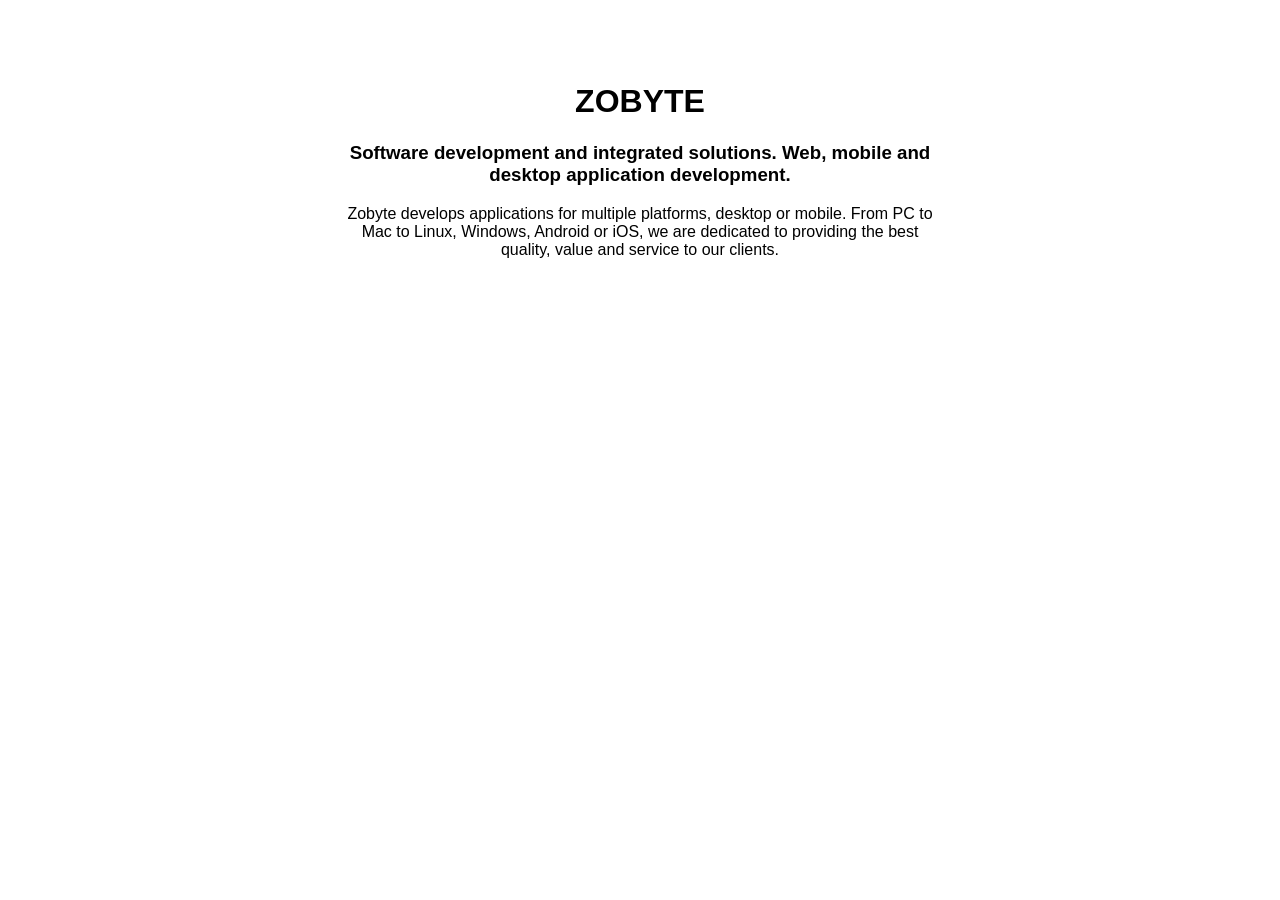
==== index.html @ c904ec6b "Update index.html" ====
<!DOCTYPE html>
<html>
<head>
  <title>Zobyte, Inc. - Software development, Desktop, Mobile, Multi-platform</title>
  <meta charset="utf-8">
  <meta http-equiv="Content-Type" content="text/html; charset=UTF-8">
  <meta http-equiv="X-UA-Compatible" content="IE=edge">
  <meta name="viewport" content="width=device-width, initial-scale=1">
</head>
<body style="font-family: arial;">
  <br><br><br>
  <center>
    <div style="width: 600px;">
      <h1>ZOBYTE</h1>
      <h3>
      Software development and integrated solutions. Web, mobile and desktop application development.
      </h3>
      <p>
      Zobyte develops applications for multiple platforms, desktop or mobile. From PC to Mac to Linux, Windows, Android or iOS, we are dedicated to providing the best quality, value and service to our clients.
      </p>
    </div>
  </center>
  </body>
</html>
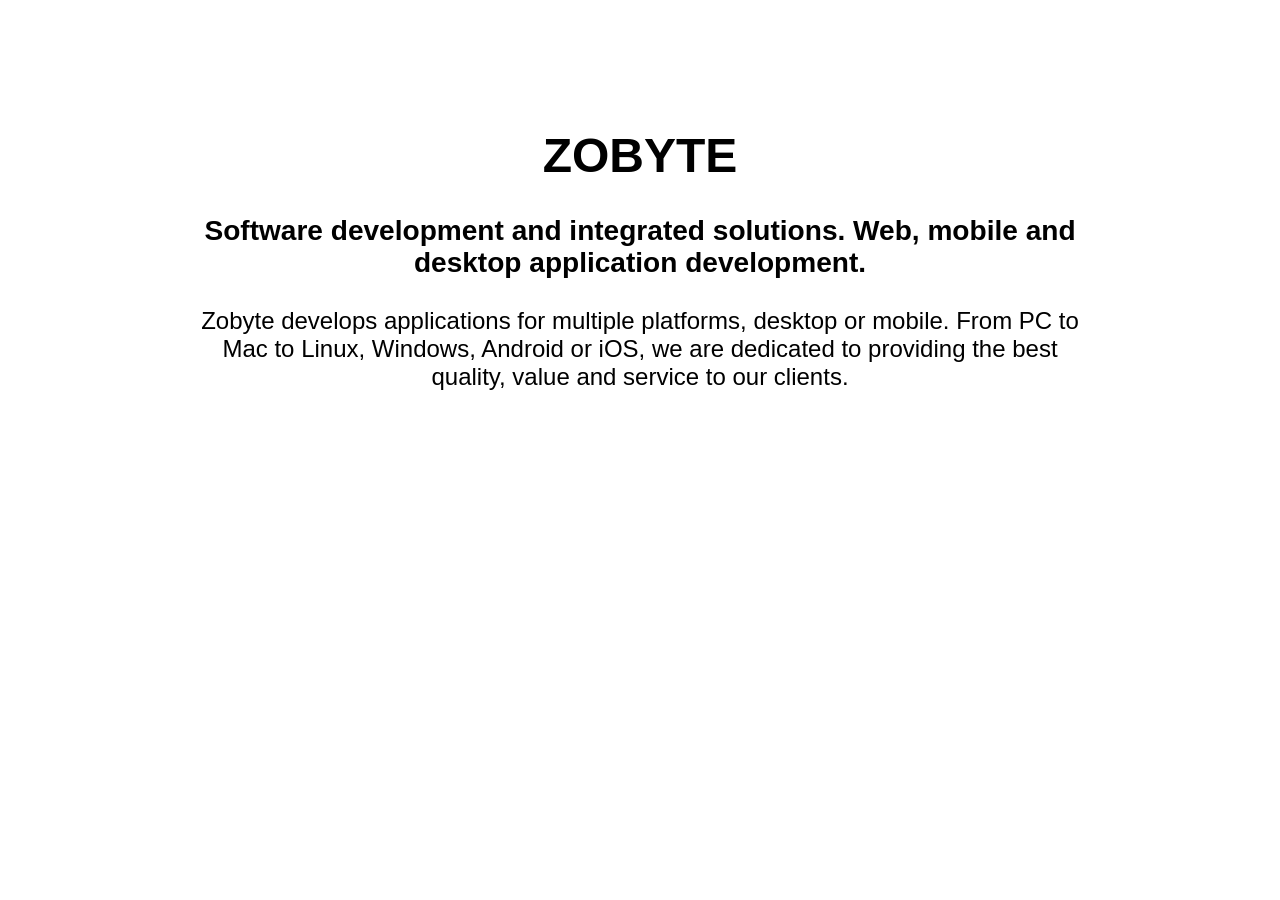
==== commit 9abce41f: "Update index.html" ====
--- a/index.html
+++ b/index.html
@@ -7,7 +7,7 @@
   <meta http-equiv="X-UA-Compatible" content="IE=edge">
   <meta name="viewport" content="width=device-width, initial-scale=1">
 </head>
-<body style="font-family: arial;">
+<body style="font-family: arial; zoom: 150%;">
   <br><br><br>
   <center>
     <div style="width: 600px;">
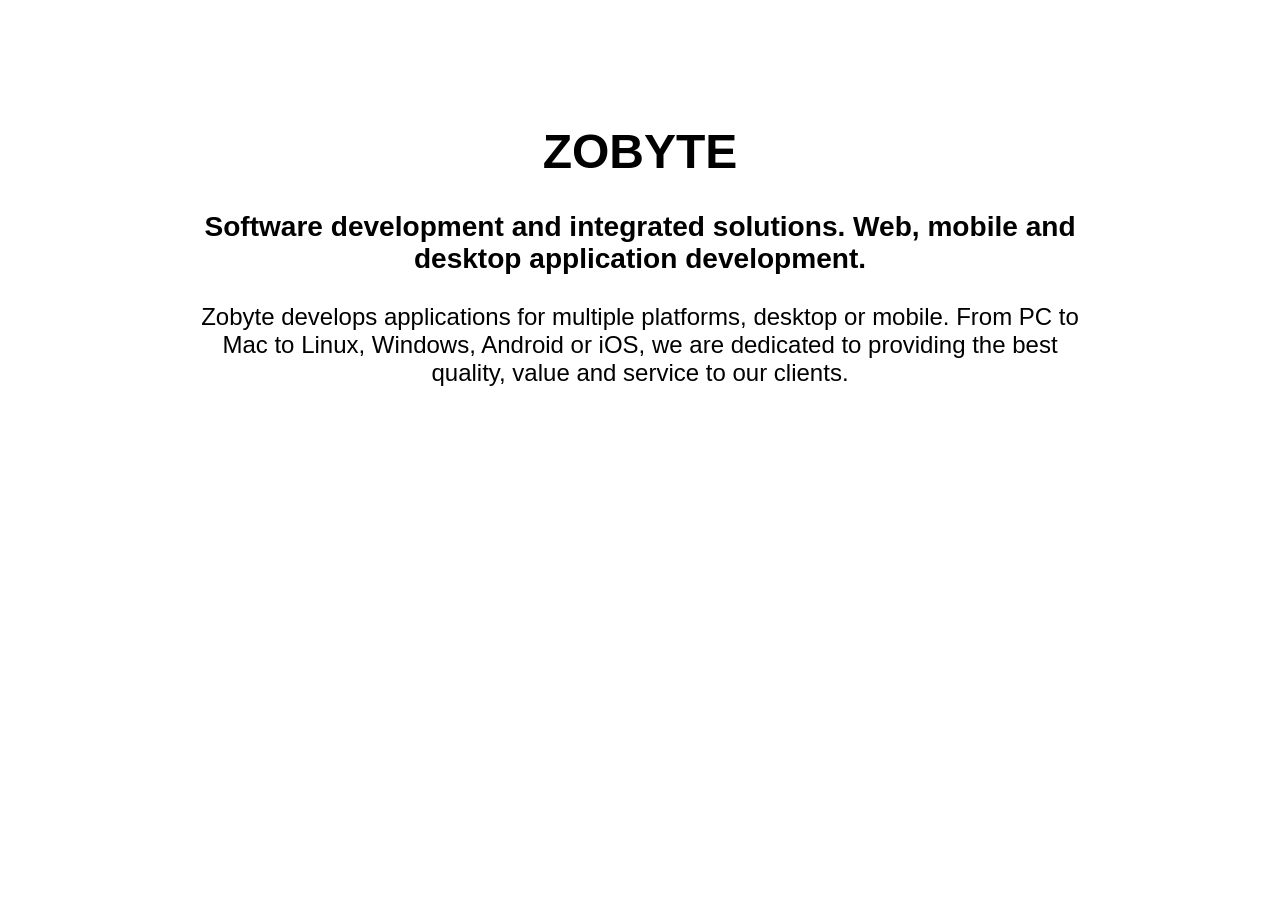
==== commit f19b6cf8: "Update index.html" ====
--- a/index.html
+++ b/index.html
@@ -7,18 +7,20 @@
   <meta http-equiv="X-UA-Compatible" content="IE=edge">
   <meta name="viewport" content="width=device-width, initial-scale=1">
 </head>
-<body style="font-family: arial; zoom: 150%;">
-  <br><br><br>
-  <center>
-    <div style="width: 600px;">
-      <h1>ZOBYTE</h1>
-      <h3>
-      Software development and integrated solutions. Web, mobile and desktop application development.
-      </h3>
-      <p>
-      Zobyte develops applications for multiple platforms, desktop or mobile. From PC to Mac to Linux, Windows, Android or iOS, we are dedicated to providing the best quality, value and service to our clients.
-      </p>
-    </div>
-  </center>
+<body style="font-family: arial;">
+  <div style="zoom: 150%;">
+    <br><br><br>
+    <center>
+      <div style="width: 600px;">
+        <h1>ZOBYTE</h1>
+        <h3>
+        Software development and integrated solutions. Web, mobile and desktop application development.
+        </h3>
+        <p>
+        Zobyte develops applications for multiple platforms, desktop or mobile. From PC to Mac to Linux, Windows, Android or iOS, we are dedicated to providing the best quality, value and service to our clients.
+        </p>
+      </div>
+    </center>
+  </div>
   </body>
 </html>
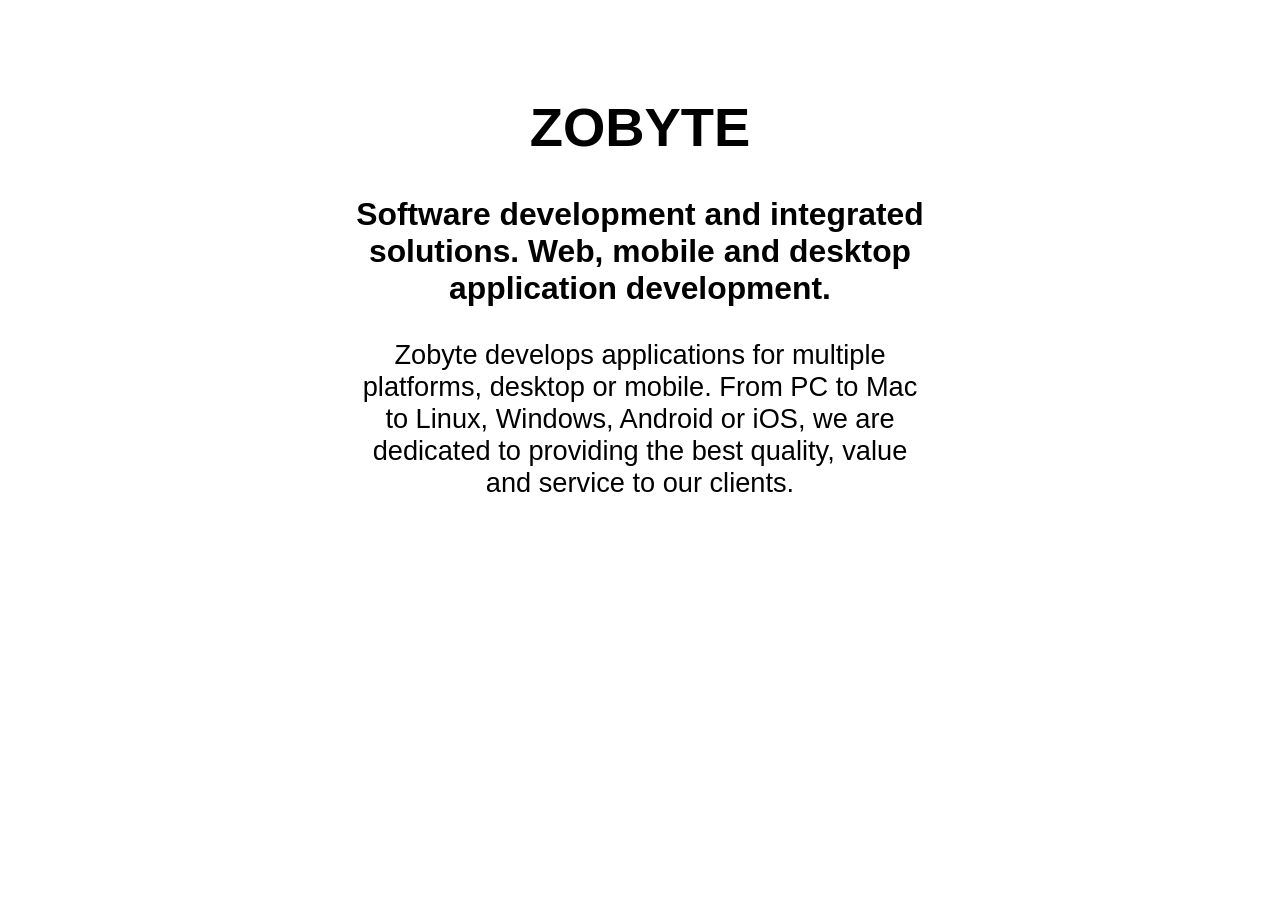
==== commit 49f93309: "Update index.html" ====
--- a/index.html
+++ b/index.html
@@ -6,21 +6,41 @@
   <meta http-equiv="Content-Type" content="text/html; charset=UTF-8">
   <meta http-equiv="X-UA-Compatible" content="IE=edge">
   <meta name="viewport" content="width=device-width, initial-scale=1">
+  <style>
+    body {
+      font-family: arial;
+      margin: 0;
+    }
+    .header {
+      padding-top: 60px;
+    }
+    .container {
+      left: 50%;
+      width: 580px;
+      margin: 0 auto;
+      text-align: center;
+      font-size: 1.7em;
+    }
+    @media (max-width: 580px) {
+      body {
+        margin: 20px;
+      }
+      .header {
+        padding-top: 10px;
+      }
+      .container {
+        margin: 0;
+        width: 100%;
+        font-size: 1.7em;
+      }
+    }
+  </style>
 </head>
-<body style="font-family: arial;">
-  <div style="zoom: 150%;">
-    <br><br><br>
-    <center>
-      <div style="width: 600px;">
-        <h1>ZOBYTE</h1>
-        <h3>
-        Software development and integrated solutions. Web, mobile and desktop application development.
-        </h3>
-        <p>
-        Zobyte develops applications for multiple platforms, desktop or mobile. From PC to Mac to Linux, Windows, Android or iOS, we are dedicated to providing the best quality, value and service to our clients.
-        </p>
-      </div>
-    </center>
-  </div>
+<body>
+    <div class="container">
+        <h1 class="header">ZOBYTE</h1>
+        <h3>Software development and integrated solutions. Web, mobile and desktop application development.</h3>
+        <p>Zobyte develops applications for multiple platforms, desktop or mobile. From PC to Mac to Linux, Windows, Android or iOS, we are dedicated to providing the best quality, value and service to our clients.</p>
+    </div>
   </body>
 </html>
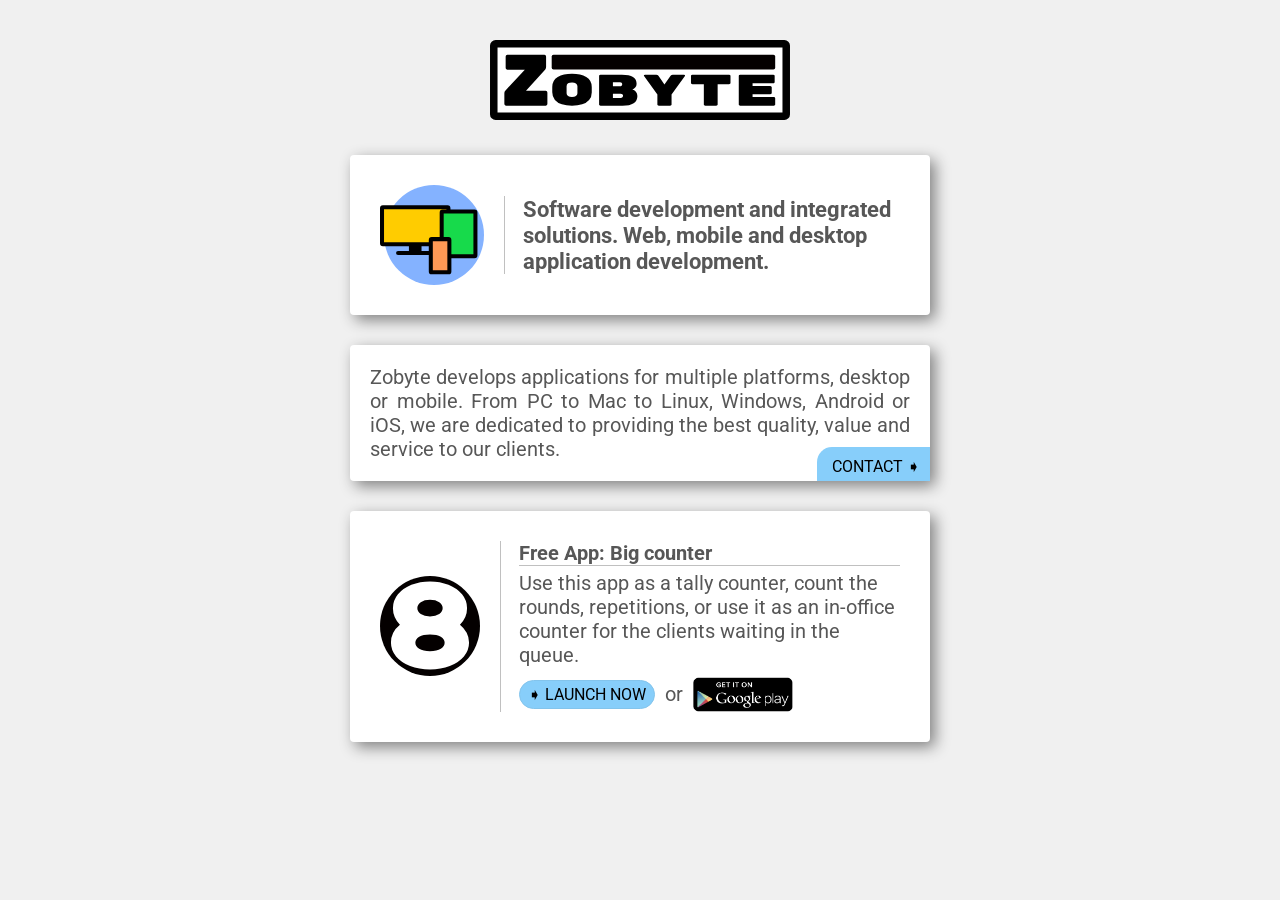
==== commit 4db31afc: "web ui update" ====
--- a/index.html
+++ b/index.html
@@ -1,46 +1,287 @@
 <!DOCTYPE html>
 <html>
+
 <head>
   <title>Zobyte, Inc. - Software development, Desktop, Mobile, Multi-platform</title>
   <meta charset="utf-8">
   <meta http-equiv="Content-Type" content="text/html; charset=UTF-8">
   <meta http-equiv="X-UA-Compatible" content="IE=edge">
   <meta name="viewport" content="width=device-width, initial-scale=1">
+  <link rel="preconnect" href="https://fonts.googleapis.com">
+  <link rel="preconnect" href="https://fonts.gstatic.com" crossorigin>
+  <link href="https://fonts.googleapis.com/css2?family=Roboto&display=swap" rel="stylesheet">
   <style>
     body {
-      font-family: arial;
+      font-family: 'Roboto', sans-serif;
       margin: 0;
-    }
+      color: rgb(87, 87, 87);
+      background-color: rgb(240, 240, 240);
+      position: relative;
+      overflow-x: hidden;
+    }
+
+    .top-shadow {
+      position: absolute;
+      top: 0px;
+      left: -100px;
+      right: -100px;
+      height: 10px;
+      -webkit-box-shadow: inset 0px 6px 5px rgba(50, 50, 50, 0.75);
+      -moz-box-shadow: inset 0px 6px 5px rgba(50, 50, 50, 0.75);
+      box-shadow: inset 0px 6px 5px rgba(50, 50, 50, 0.75);
+    }
+
     .header {
-      padding-top: 60px;
-    }
+      padding-top: 40px;
+    }
+
     .container {
       left: 50%;
       width: 580px;
       margin: 0 auto;
       text-align: center;
-      font-size: 1.7em;
-    }
+      font-size: 1.4em;
+    }
+
+    .logo {
+      width: 300px;
+    }
+
+    .card {
+      position: relative;
+      padding: 20px;
+      margin-top: 30px;
+      border-radius: 4px;
+      background-color: rgb(255, 255, 255);
+      /* border: 1px solid rgb(223, 223, 223); */
+      box-shadow: 5px 5px 15px gray;
+      display: flex;
+      flex-direction: row;
+      align-items: center;
+    }
+
+    .card-icon {
+      max-height: 100px;
+    }
+
+    .card-icon-container {
+      padding: 10px;
+      display: flex;
+    }
+
+    .card-content {
+      margin: 10px;
+      padding-left: 18px;
+      text-align: left;
+      border-left: 1px solid silver;
+    }
+
+    .card-content-app {
+      font-size: .9em;
+    }
+
+    .bold {
+      font-weight: bold;
+    }
+
+    .launch {
+      display: flex;
+      flex-direction: row;
+      align-content: center;
+      align-items: center;
+      margin-top: 10px;
+    }
+
+    .launch-now {
+        text-decoration: none;
+        color: black;
+        background-color: lightskyblue;
+        padding: 4px;
+        padding-left: 8px;
+        padding-right: 8px;
+        border-radius: 17px;
+        font-size: 0.8em;
+        border: 1px solid rgb(131, 196, 236);
+      }
+
+      .contact {
+        position: absolute;
+        right: 0;
+        bottom: 0;
+        background-color: lightskyblue;
+        padding: 4px;
+        padding-left: 15px;
+        padding-right: 10px;
+        border-radius: 15px 0 0 0;
+      }
+
+      .contact > a {
+        
+        text-decoration: none;
+        color: black;
+        font-size: 0.7em;
+      }
+
     @media (max-width: 580px) {
       body {
-        margin: 20px;
-      }
+        margin-top: 10px;
+        background-color: silver;
+        box-shadow: none;
+      }
+
+      .top-shadow {
+        display: none;
+      }
+
       .header {
         padding-top: 10px;
       }
+
       .container {
         margin: 0;
         width: 100%;
-        font-size: 1.7em;
-      }
+        font-size: 1.4em;
+      }
+
+      .card {
+        padding: 0px;
+        margin: 8px;
+        margin-top: 10px;
+        border-radius: 5px;
+        border: 1px solid rgb(128, 128, 128);
+        box-shadow: inset 0 0 5px #000000;
+      }
+
+      .card-icon {
+        max-height: 60px;
+        align-self: center;
+      }
+
+      .card-icon-container {
+        padding: 10px;
+        padding-left: 15px;
+        display: flex;
+      }
+
+      .card-content {
+        margin: 10px;
+        padding-left: 10px;
+        text-align: left;
+        border-left: 1px solid silver;
+      }
+
+      .card-content-no-icon {
+        padding: 15px;
+        text-align: left;
+        border-left: none;
+      }
+
+      .contact {
+        box-shadow: inset -1px -1px 3px #474747;
+      }
+    }
+
+    @media (max-width: 375px) {
+      body {
+        background-color: silver;
+        box-shadow: none;
+      }
+
+      .top-shadow {
+        display: none;
+      }
+
+      .container {
+        font-size: 1.0em;
+      }
+
+      .logo {
+        width: 200px;
+      }
+
+      .card {
+        padding: 0px;
+        margin: 8px;
+        margin-top: 10px;
+        border-radius: 5px;
+        border: 1px solid rgb(128, 128, 128);
+        box-shadow: inset 0 0 5px #000000;
+      }
+
+      .card-icon {
+        max-height: 50px;
+        align-self: center;
+      }
+
+      .card-icon-container {
+        padding: 10px;
+        text-align: center;
+        display: flex;
+      }
+
+      .card-content {
+        margin: 10px;
+        margin-left: 0;
+        padding-left: 10px;
+        text-align: left;
+        border-left: 1px solid silver;
+      }
+
+      .card-content-no-icon {
+        padding: 10px;
+        text-align: left;
+        border-left: none;
+      }
+
+      .launch {
+        flex-direction: column;
+      }
+
     }
   </style>
 </head>
+
 <body>
-    <div class="container">
-        <h1 class="header">ZOBYTE</h1>
-        <h3>Software development and integrated solutions. Web, mobile and desktop application development.</h3>
-        <p>Zobyte develops applications for multiple platforms, desktop or mobile. From PC to Mac to Linux, Windows, Android or iOS, we are dedicated to providing the best quality, value and service to our clients.</p>
-    </div>
-  </body>
-</html>
+  <!-- <div class="top-shadow"></div> -->
+  <div class="container">
+    <div class="header">
+      <img class="logo" src="img/zobyte-logo.svg" alt="ZOBYTE" />
+    </div>
+    <div class="card bold">
+      <div class="card-icon-container">
+        <img class="card-icon" src="img/multi-device.svg" />
+      </div>
+      <div class="card-content">
+        Software development and integrated solutions.
+        Web, mobile and desktop application development.
+      </div>
+    </div>
+    <div class="card">
+      <div class="card-content-no-icon" style="text-align: justify; font-size: 0.9em;">
+        Zobyte develops applications for multiple platforms, desktop or mobile.
+        From PC to Mac to Linux, Windows, Android or iOS, we are dedicated to
+        providing the best quality, value and service to our clients.
+      </div>
+      <div class="contact"><a href="https://forms.gle/sDs3rDRpZeBijiXR6">CONTACT &#x27A7;</a></div>
+    </div>
+    <div class="card">
+      <div class="card-icon-container">
+        <img class="card-icon" src="img/big-counter-icon.svg" />
+      </div>
+      <div class="card-content card-content-app">
+      <div style="border-bottom: 1px solid silver; margin-bottom: 5px;"><b>Free App: Big counter</b></div>
+        Use this app as a tally counter, count the rounds,
+        repetitions, or use it as an in-office counter for the clients
+        waiting in the queue.<br>
+        <div class="launch">
+          <a href="big-counter/" class="launch-now">&#x27A7; LAUNCH NOW</a>
+          <div style="padding-left: 10px; padding-right: 10px;">or</div>
+          <img src="img/get-it-on-google-play-icon-logo.png" style="width: 100px;" />
+        </div>
+      </div>
+    </div>
+    <br>
+
+</body>
+
+</html>
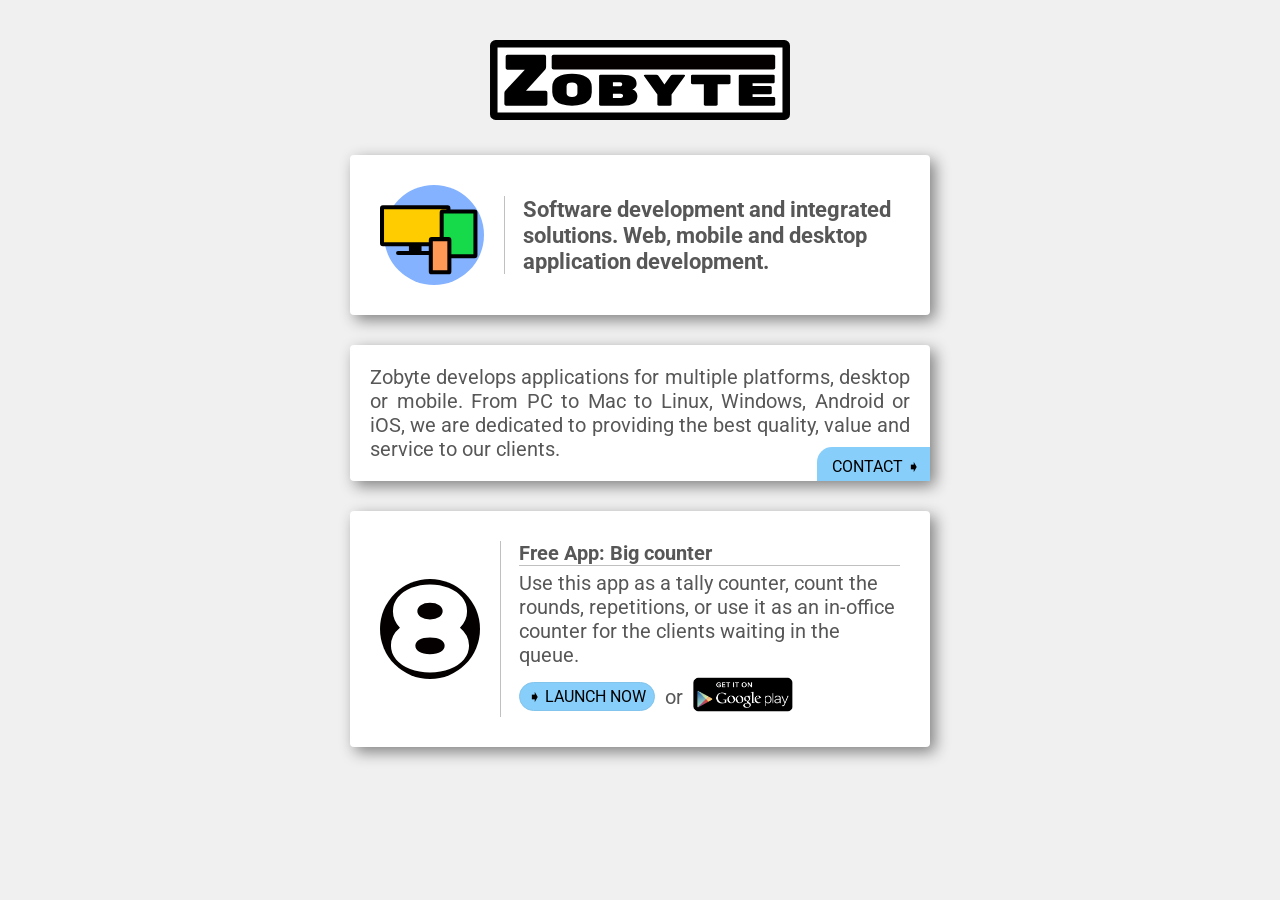
==== commit aba93fe3: "link update to play store" ====
--- a/index.html
+++ b/index.html
@@ -276,7 +276,9 @@
         <div class="launch">
           <a href="big-counter/" class="launch-now">&#x27A7; LAUNCH NOW</a>
           <div style="padding-left: 10px; padding-right: 10px;">or</div>
-          <img src="img/get-it-on-google-play-icon-logo.png" style="width: 100px;" />
+          <a href="https://play.google.com/store/apps/details?id=com.zobyte.big_counter">
+            <img src="img/get-it-on-google-play-icon-logo.png" style="width: 100px;" />
+          </a>
         </div>
       </div>
     </div>
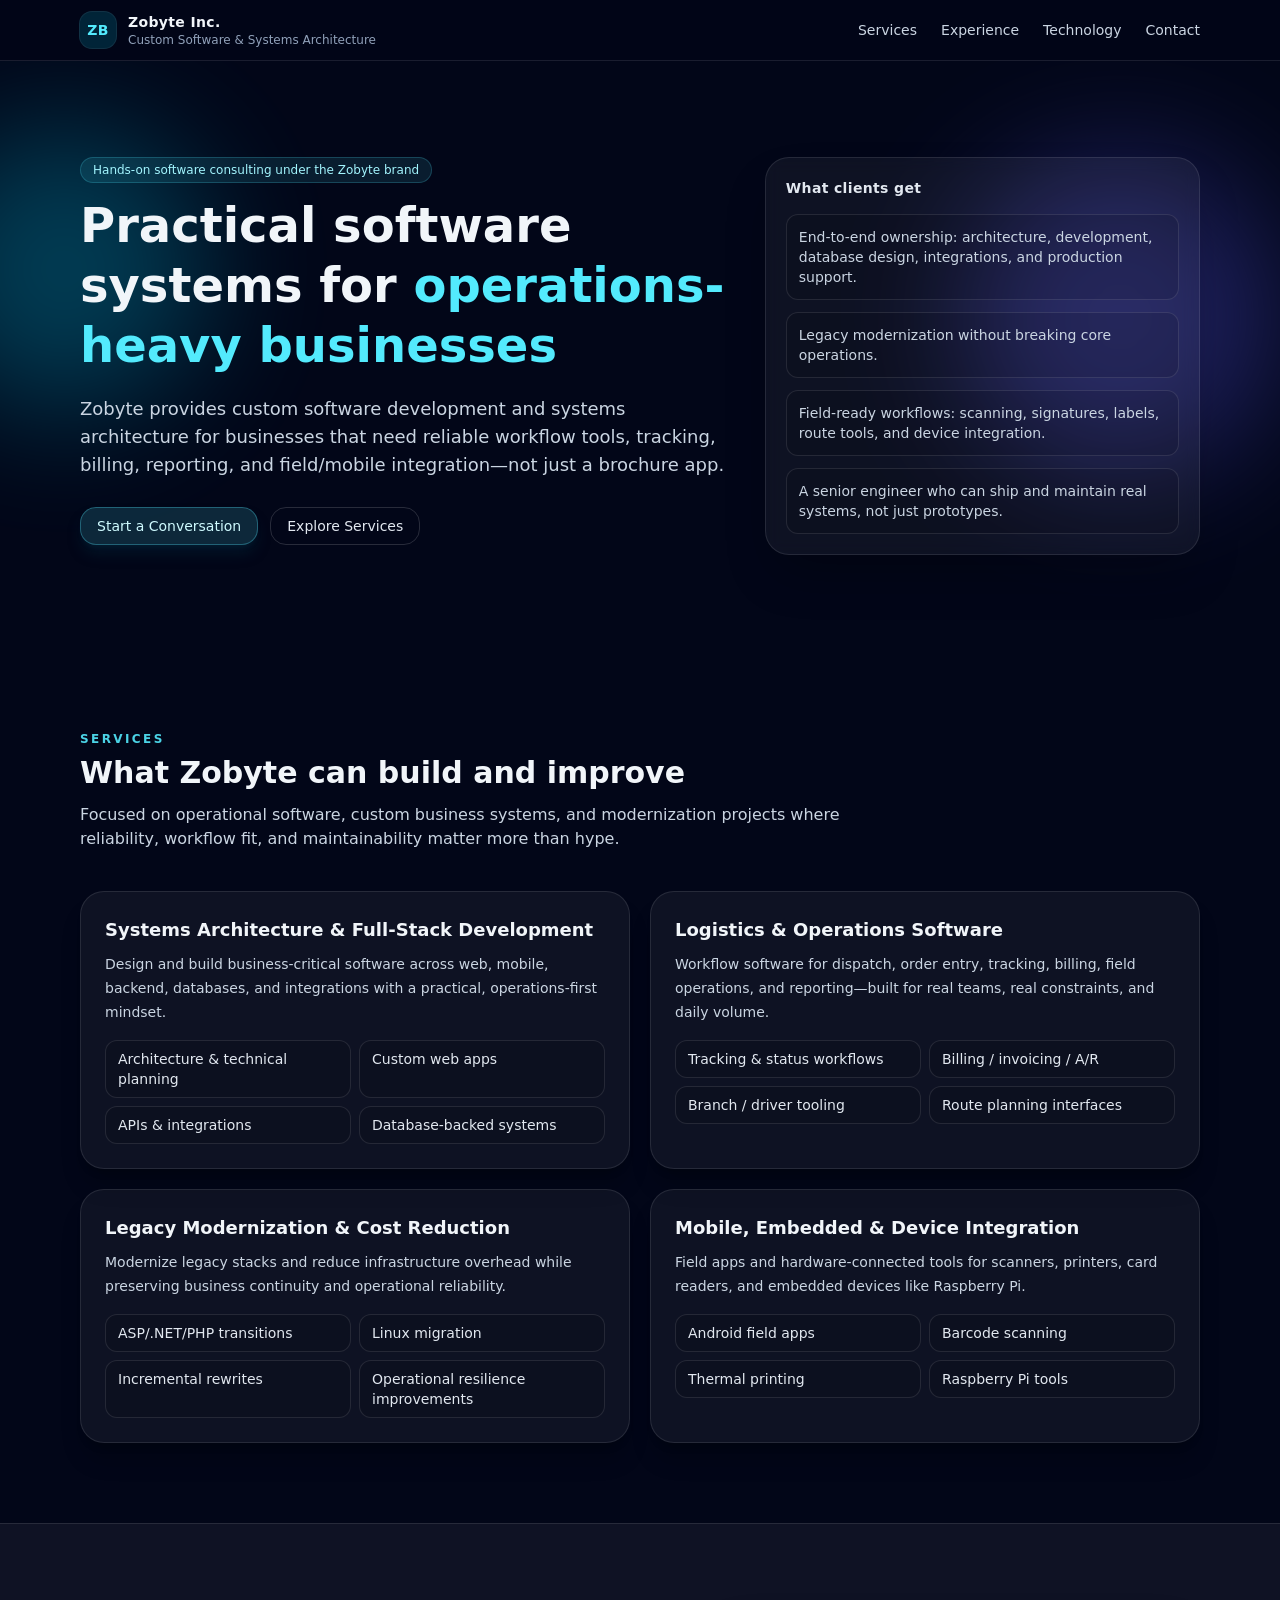
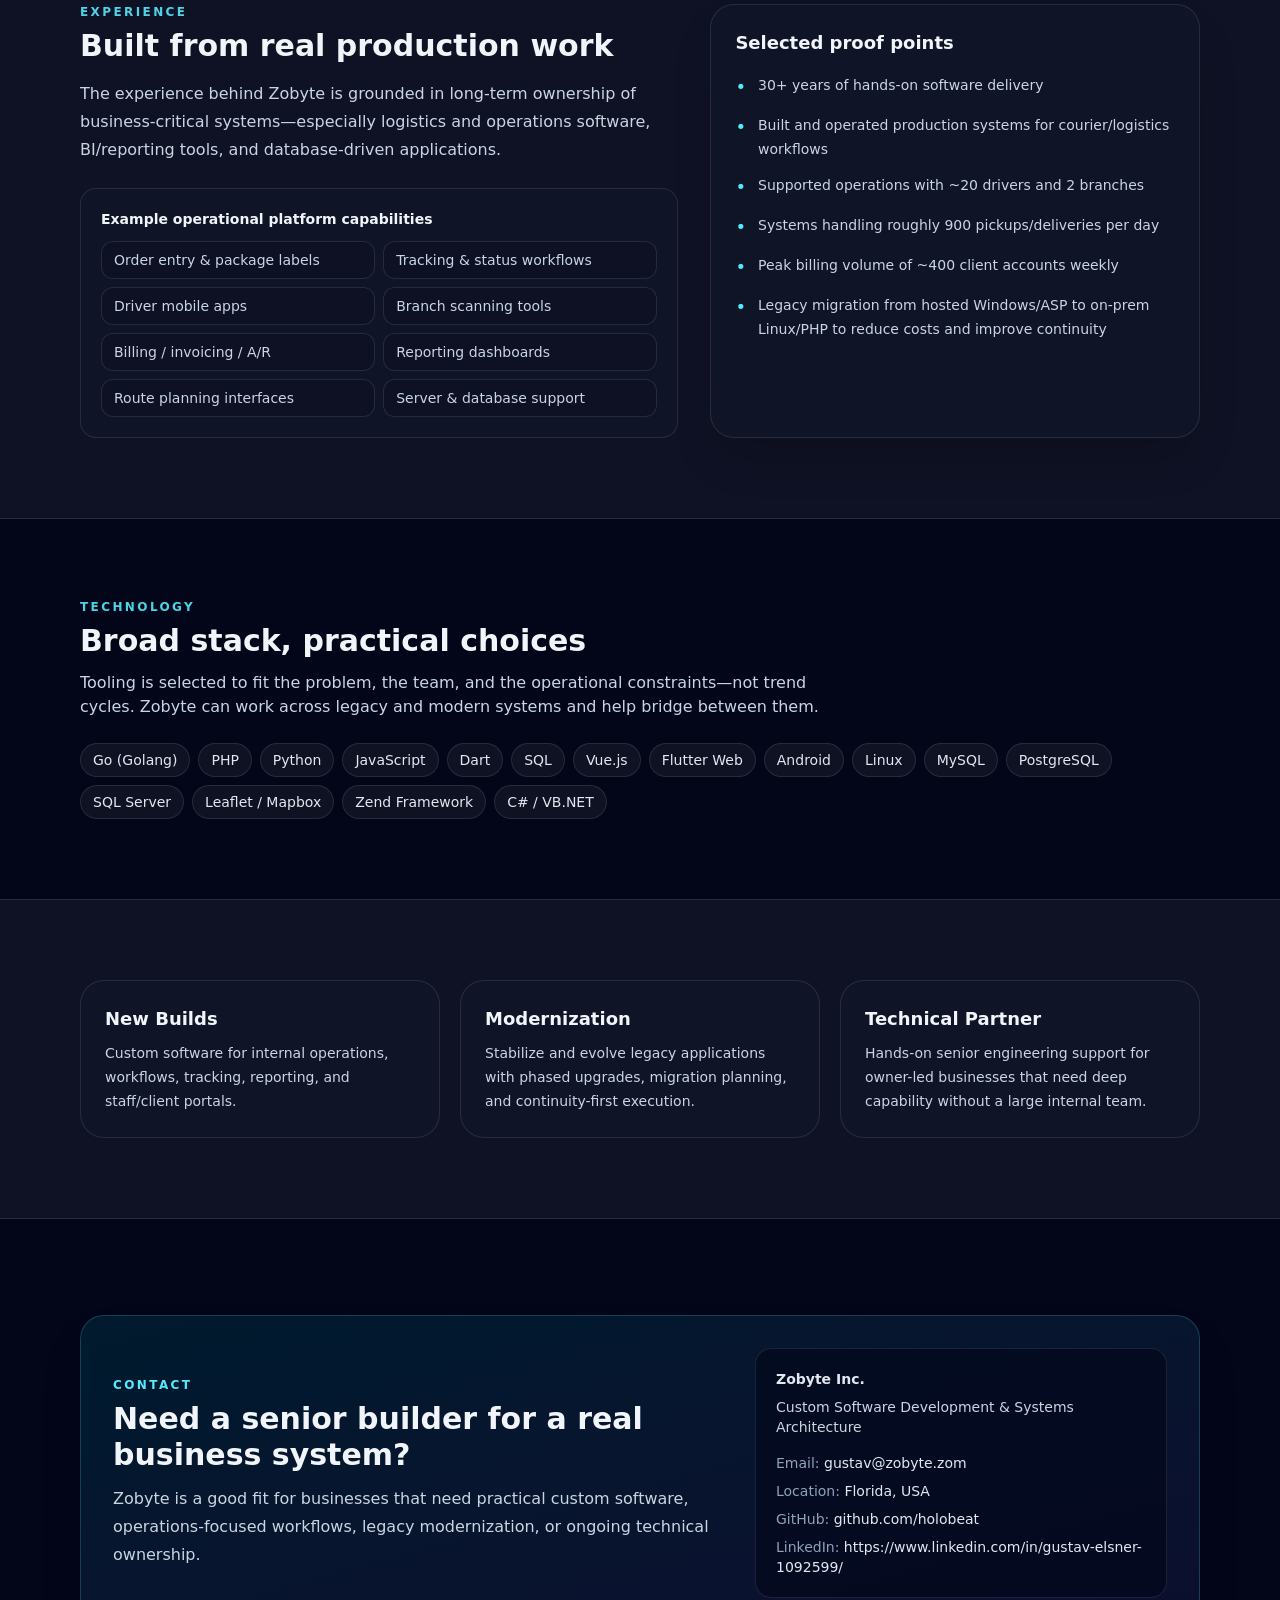
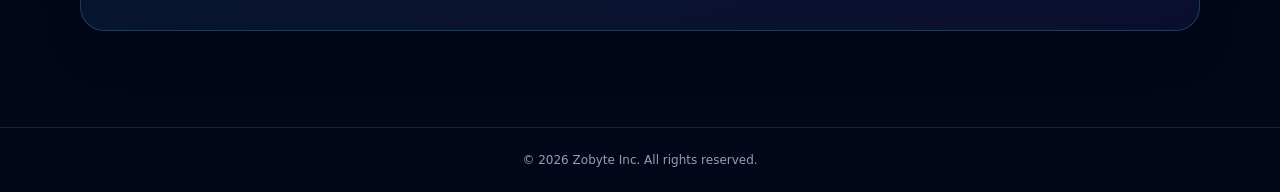
==== commit dee19d81: "new version" ====
--- a/index.html
+++ b/index.html
@@ -1,289 +1,47 @@
-<!DOCTYPE html>
-<html>
+<!doctype html>
+<html lang="en">
 
 <head>
-  <title>Zobyte, Inc. - Software development, Desktop, Mobile, Multi-platform</title>
-  <meta charset="utf-8">
-  <meta http-equiv="Content-Type" content="text/html; charset=UTF-8">
-  <meta http-equiv="X-UA-Compatible" content="IE=edge">
-  <meta name="viewport" content="width=device-width, initial-scale=1">
-  <link rel="preconnect" href="https://fonts.googleapis.com">
-  <link rel="preconnect" href="https://fonts.gstatic.com" crossorigin>
-  <link href="https://fonts.googleapis.com/css2?family=Roboto&display=swap" rel="stylesheet">
-  <style>
-    body {
-      font-family: 'Roboto', sans-serif;
-      margin: 0;
-      color: rgb(87, 87, 87);
-      background-color: rgb(240, 240, 240);
-      position: relative;
-      overflow-x: hidden;
-    }
+  <meta charset="UTF-8" />
+  <meta name="viewport" content="width=device-width, initial-scale=1.0" />
+  <title>Zobyte Inc. | Custom Software Development & Systems Architecture in Florida</title>
+  <meta name="description"
+    content="Zobyte Inc. builds custom software for logistics and operations-heavy businesses, including tracking, billing, mobile field tools, and legacy modernization in South Florida." />
+  <meta name="robots" content="index, follow" />
+  <link rel="canonical" href="https://zobyte.com/" />
 
-    .top-shadow {
-      position: absolute;
-      top: 0px;
-      left: -100px;
-      right: -100px;
-      height: 10px;
-      -webkit-box-shadow: inset 0px 6px 5px rgba(50, 50, 50, 0.75);
-      -moz-box-shadow: inset 0px 6px 5px rgba(50, 50, 50, 0.75);
-      box-shadow: inset 0px 6px 5px rgba(50, 50, 50, 0.75);
-    }
+  <!-- Optional but useful -->
+  <meta name="author" content="Zobyte Inc." />
+  <meta name="theme-color" content="#020617" />
+  <meta name="application-name" content="Zobyte Inc." />
 
-    .header {
-      padding-top: 40px;
-    }
+  <!-- Open Graph (Facebook, LinkedIn, etc.) -->
+  <meta property="og:type" content="website" />
+  <meta property="og:site_name" content="Zobyte Inc." />
+  <meta property="og:title" content="Zobyte Inc. | Custom Software Development & Systems Architecture in Florida" />
+  <meta property="og:description"
+    content="Custom software development for logistics and operations-heavy businesses: tracking, billing, field/mobile workflows, and legacy modernization." />
+  <meta property="og:url" content="https://zobyte.com/" />
+  <meta property="og:image" content="https://zobyte.com/og-image.jpg" />
+  <meta property="og:image:alt" content="Zobyte Inc. custom software and systems architecture" />
+  <meta property="og:locale" content="en_US" />
 
-    .container {
-      left: 50%;
-      width: 580px;
-      margin: 0 auto;
-      text-align: center;
-      font-size: 1.4em;
-    }
+  <!-- Twitter / X -->
+  <meta name="twitter:card" content="summary_large_image" />
+  <meta name="twitter:title" content="Zobyte Inc. | Custom Software Development & Systems Architecture in Florida" />
+  <meta name="twitter:description"
+    content="Custom software for logistics and operations workflows, legacy modernization, and mobile/field tools." />
+  <meta name="twitter:image" content="https://zobyte.com/og-image.jpg" />
 
-    .logo {
-      width: 300px;
-    }
-
-    .card {
-      position: relative;
-      padding: 20px;
-      margin-top: 30px;
-      border-radius: 4px;
-      background-color: rgb(255, 255, 255);
-      /* border: 1px solid rgb(223, 223, 223); */
-      box-shadow: 5px 5px 15px gray;
-      display: flex;
-      flex-direction: row;
-      align-items: center;
-    }
-
-    .card-icon {
-      max-height: 100px;
-    }
-
-    .card-icon-container {
-      padding: 10px;
-      display: flex;
-    }
-
-    .card-content {
-      margin: 10px;
-      padding-left: 18px;
-      text-align: left;
-      border-left: 1px solid silver;
-    }
-
-    .card-content-app {
-      font-size: .9em;
-    }
-
-    .bold {
-      font-weight: bold;
-    }
-
-    .launch {
-      display: flex;
-      flex-direction: row;
-      align-content: center;
-      align-items: center;
-      margin-top: 10px;
-    }
-
-    .launch-now {
-        text-decoration: none;
-        color: black;
-        background-color: lightskyblue;
-        padding: 4px;
-        padding-left: 8px;
-        padding-right: 8px;
-        border-radius: 17px;
-        font-size: 0.8em;
-        border: 1px solid rgb(131, 196, 236);
-      }
-
-      .contact {
-        position: absolute;
-        right: 0;
-        bottom: 0;
-        background-color: lightskyblue;
-        padding: 4px;
-        padding-left: 15px;
-        padding-right: 10px;
-        border-radius: 15px 0 0 0;
-      }
-
-      .contact > a {
-        
-        text-decoration: none;
-        color: black;
-        font-size: 0.7em;
-      }
-
-    @media (max-width: 580px) {
-      body {
-        margin-top: 10px;
-        background-color: silver;
-        box-shadow: none;
-      }
-
-      .top-shadow {
-        display: none;
-      }
-
-      .header {
-        padding-top: 10px;
-      }
-
-      .container {
-        margin: 0;
-        width: 100%;
-        font-size: 1.4em;
-      }
-
-      .card {
-        padding: 0px;
-        margin: 8px;
-        margin-top: 10px;
-        border-radius: 5px;
-        border: 1px solid rgb(128, 128, 128);
-        box-shadow: inset 0 0 5px #000000;
-      }
-
-      .card-icon {
-        max-height: 60px;
-        align-self: center;
-      }
-
-      .card-icon-container {
-        padding: 10px;
-        padding-left: 15px;
-        display: flex;
-      }
-
-      .card-content {
-        margin: 10px;
-        padding-left: 10px;
-        text-align: left;
-        border-left: 1px solid silver;
-      }
-
-      .card-content-no-icon {
-        padding: 15px;
-        text-align: left;
-        border-left: none;
-      }
-
-      .contact {
-        box-shadow: inset -1px -1px 3px #474747;
-      }
-    }
-
-    @media (max-width: 375px) {
-      body {
-        background-color: silver;
-        box-shadow: none;
-      }
-
-      .top-shadow {
-        display: none;
-      }
-
-      .container {
-        font-size: 1.0em;
-      }
-
-      .logo {
-        width: 200px;
-      }
-
-      .card {
-        padding: 0px;
-        margin: 8px;
-        margin-top: 10px;
-        border-radius: 5px;
-        border: 1px solid rgb(128, 128, 128);
-        box-shadow: inset 0 0 5px #000000;
-      }
-
-      .card-icon {
-        max-height: 50px;
-        align-self: center;
-      }
-
-      .card-icon-container {
-        padding: 10px;
-        text-align: center;
-        display: flex;
-      }
-
-      .card-content {
-        margin: 10px;
-        margin-left: 0;
-        padding-left: 10px;
-        text-align: left;
-        border-left: 1px solid silver;
-      }
-
-      .card-content-no-icon {
-        padding: 10px;
-        text-align: left;
-        border-left: none;
-      }
-
-      .launch {
-        flex-direction: column;
-      }
-
-    }
-  </style>
+  <!-- Favicon -->
+  <link rel="icon" type="image/png" href="/assets/favicon-BheBRp5o.png" />
+  <script type="module" crossorigin src="/assets/index-BMOrGfVk.js"></script>
+  <link rel="stylesheet" crossorigin href="/assets/index-HWYV5Nbq.css">
 </head>
 
+
 <body>
-  <!-- <div class="top-shadow"></div> -->
-  <div class="container">
-    <div class="header">
-      <img class="logo" src="img/zobyte-logo.svg" alt="ZOBYTE" />
-    </div>
-    <div class="card bold">
-      <div class="card-icon-container">
-        <img class="card-icon" src="img/multi-device.svg" />
-      </div>
-      <div class="card-content">
-        Software development and integrated solutions.
-        Web, mobile and desktop application development.
-      </div>
-    </div>
-    <div class="card">
-      <div class="card-content-no-icon" style="text-align: justify; font-size: 0.9em;">
-        Zobyte develops applications for multiple platforms, desktop or mobile.
-        From PC to Mac to Linux, Windows, Android or iOS, we are dedicated to
-        providing the best quality, value and service to our clients.
-      </div>
-      <div class="contact"><a href="https://forms.gle/sDs3rDRpZeBijiXR6">CONTACT &#x27A7;</a></div>
-    </div>
-    <div class="card">
-      <div class="card-icon-container">
-        <img class="card-icon" src="img/big-counter-icon.svg" />
-      </div>
-      <div class="card-content card-content-app">
-      <div style="border-bottom: 1px solid silver; margin-bottom: 5px;"><b>Free App: Big counter</b></div>
-        Use this app as a tally counter, count the rounds,
-        repetitions, or use it as an in-office counter for the clients
-        waiting in the queue.<br>
-        <div class="launch">
-          <a href="big-counter/" class="launch-now">&#x27A7; LAUNCH NOW</a>
-          <div style="padding-left: 10px; padding-right: 10px;">or</div>
-          <a href="https://play.google.com/store/apps/details?id=com.zobyte.big_counter">
-            <img src="img/get-it-on-google-play-icon-logo.png" style="width: 100px;" />
-          </a>
-        </div>
-      </div>
-    </div>
-    <br>
-
+  <div id="root"></div>
 </body>
 
 </html>
--- a/assets/index-HWYV5Nbq.css
+++ b/assets/index-HWYV5Nbq.css
@@ -0,0 +1 @@
+@layer properties{@supports (((-webkit-hyphens:none)) and (not (margin-trim:inline))) or ((-moz-orient:inline) and (not (color:rgb(from red r g b)))){*,:before,:after,::backdrop{--tw-space-y-reverse:0;--tw-border-style:solid;--tw-gradient-position:initial;--tw-gradient-from:#0000;--tw-gradient-via:#0000;--tw-gradient-to:#0000;--tw-gradient-stops:initial;--tw-gradient-via-stops:initial;--tw-gradient-from-position:0%;--tw-gradient-via-position:50%;--tw-gradient-to-position:100%;--tw-leading:initial;--tw-font-weight:initial;--tw-tracking:initial;--tw-shadow:0 0 #0000;--tw-shadow-color:initial;--tw-shadow-alpha:100%;--tw-inset-shadow:0 0 #0000;--tw-inset-shadow-color:initial;--tw-inset-shadow-alpha:100%;--tw-ring-color:initial;--tw-ring-shadow:0 0 #0000;--tw-inset-ring-color:initial;--tw-inset-ring-shadow:0 0 #0000;--tw-ring-inset:initial;--tw-ring-offset-width:0px;--tw-ring-offset-color:#fff;--tw-ring-offset-shadow:0 0 #0000;--tw-blur:initial;--tw-brightness:initial;--tw-contrast:initial;--tw-grayscale:initial;--tw-hue-rotate:initial;--tw-invert:initial;--tw-opacity:initial;--tw-saturate:initial;--tw-sepia:initial;--tw-drop-shadow:initial;--tw-drop-shadow-color:initial;--tw-drop-shadow-alpha:100%;--tw-drop-shadow-size:initial;--tw-backdrop-blur:initial;--tw-backdrop-brightness:initial;--tw-backdrop-contrast:initial;--tw-backdrop-grayscale:initial;--tw-backdrop-hue-rotate:initial;--tw-backdrop-invert:initial;--tw-backdrop-opacity:initial;--tw-backdrop-saturate:initial;--tw-backdrop-sepia:initial}}}@layer theme{:root,:host{--font-sans:ui-sans-serif, system-ui, sans-serif, "Apple Color Emoji", "Segoe UI Emoji", "Segoe UI Symbol", "Noto Color Emoji";--font-mono:ui-monospace, SFMono-Regular, Menlo, Monaco, Consolas, "Liberation Mono", "Courier New", monospace;--color-cyan-100:oklch(95.6% .045 203.388);--color-cyan-200:oklch(91.7% .08 205.041);--color-cyan-300:oklch(86.5% .127 207.078);--color-cyan-400:oklch(78.9% .154 211.53);--color-cyan-500:oklch(71.5% .143 215.221);--color-cyan-950:oklch(30.2% .056 229.695);--color-indigo-500:oklch(58.5% .233 277.117);--color-slate-100:oklch(96.8% .007 247.896);--color-slate-200:oklch(92.9% .013 255.508);--color-slate-300:oklch(86.9% .022 252.894);--color-slate-400:oklch(70.4% .04 256.788);--color-slate-900:oklch(20.8% .042 265.755);--color-slate-950:oklch(12.9% .042 264.695);--color-black:#000;--color-white:#fff;--spacing:.25rem;--container-2xl:42rem;--container-3xl:48rem;--container-6xl:72rem;--text-xs:.75rem;--text-xs--line-height:calc(1 / .75);--text-sm:.875rem;--text-sm--line-height:calc(1.25 / .875);--text-base:1rem;--text-base--line-height: 1.5 ;--text-lg:1.125rem;--text-lg--line-height:calc(1.75 / 1.125);--text-2xl:1.5rem;--text-2xl--line-height:calc(2 / 1.5);--text-3xl:1.875rem;--text-3xl--line-height: 1.2 ;--text-4xl:2.25rem;--text-4xl--line-height:calc(2.5 / 2.25);--text-5xl:3rem;--text-5xl--line-height:1;--font-weight-medium:500;--font-weight-semibold:600;--tracking-wide:.025em;--leading-tight:1.25;--radius-xl:.75rem;--radius-2xl:1rem;--radius-3xl:1.5rem;--blur-3xl:64px;--default-font-family:var(--font-sans);--default-mono-font-family:var(--font-mono)}}@layer base{*,:after,:before,::backdrop{box-sizing:border-box;border:0 solid;margin:0;padding:0}::file-selector-button{box-sizing:border-box;border:0 solid;margin:0;padding:0}html,:host{-webkit-text-size-adjust:100%;tab-size:4;line-height:1.5;font-family:var(--default-font-family,ui-sans-serif, system-ui, sans-serif, "Apple Color Emoji", "Segoe UI Emoji", "Segoe UI Symbol", "Noto Color Emoji");font-feature-settings:var(--default-font-feature-settings,normal);font-variation-settings:var(--default-font-variation-settings,normal);-webkit-tap-highlight-color:transparent}hr{height:0;color:inherit;border-top-width:1px}abbr:where([title]){-webkit-text-decoration:underline dotted;text-decoration:underline dotted}h1,h2,h3,h4,h5,h6{font-size:inherit;font-weight:inherit}a{color:inherit;-webkit-text-decoration:inherit;text-decoration:inherit}b,strong{font-weight:bolder}code,kbd,samp,pre{font-family:var(--default-mono-font-family,ui-monospace, SFMono-Regular, Menlo, Monaco, Consolas, "Liberation Mono", "Courier New", monospace);font-feature-settings:var(--default-mono-font-feature-settings,normal);font-variation-settings:var(--default-mono-font-variation-settings,normal);font-size:1em}small{font-size:80%}sub,sup{vertical-align:baseline;font-size:75%;line-height:0;position:relative}sub{bottom:-.25em}sup{top:-.5em}table{text-indent:0;border-color:inherit;border-collapse:collapse}:-moz-focusring{outline:auto}progress{vertical-align:baseline}summary{display:list-item}ol,ul,menu{list-style:none}img,svg,video,canvas,audio,iframe,embed,object{vertical-align:middle;display:block}img,video{max-width:100%;height:auto}button,input,select,optgroup,textarea{font:inherit;font-feature-settings:inherit;font-variation-settings:inherit;letter-spacing:inherit;color:inherit;opacity:1;background-color:#0000;border-radius:0}::file-selector-button{font:inherit;font-feature-settings:inherit;font-variation-settings:inherit;letter-spacing:inherit;color:inherit;opacity:1;background-color:#0000;border-radius:0}:where(select:is([multiple],[size])) optgroup{font-weight:bolder}:where(select:is([multiple],[size])) optgroup option{padding-inline-start:20px}::file-selector-button{margin-inline-end:4px}::placeholder{opacity:1}@supports (not ((-webkit-appearance:-apple-pay-button))) or (contain-intrinsic-size:1px){::placeholder{color:currentColor}@supports (color:color-mix(in lab,red,red)){::placeholder{color:color-mix(in oklab,currentcolor 50%,transparent)}}}textarea{resize:vertical}::-webkit-search-decoration{-webkit-appearance:none}::-webkit-date-and-time-value{min-height:1lh;text-align:inherit}::-webkit-datetime-edit{display:inline-flex}::-webkit-datetime-edit-fields-wrapper{padding:0}::-webkit-datetime-edit{padding-block:0}::-webkit-datetime-edit-year-field{padding-block:0}::-webkit-datetime-edit-month-field{padding-block:0}::-webkit-datetime-edit-day-field{padding-block:0}::-webkit-datetime-edit-hour-field{padding-block:0}::-webkit-datetime-edit-minute-field{padding-block:0}::-webkit-datetime-edit-second-field{padding-block:0}::-webkit-datetime-edit-millisecond-field{padding-block:0}::-webkit-datetime-edit-meridiem-field{padding-block:0}::-webkit-calendar-picker-indicator{line-height:1}:-moz-ui-invalid{box-shadow:none}button,input:where([type=button],[type=reset],[type=submit]){appearance:button}::file-selector-button{appearance:button}::-webkit-inner-spin-button{height:auto}::-webkit-outer-spin-button{height:auto}[hidden]:where(:not([hidden=until-found])){display:none!important}}@layer components;@layer utilities{.absolute{position:absolute}.relative{position:relative}.sticky{position:sticky}.inset-0{inset:calc(var(--spacing) * 0)}.top-0{top:calc(var(--spacing) * 0)}.top-16{top:calc(var(--spacing) * 16)}.top-24{top:calc(var(--spacing) * 24)}.right-0{right:calc(var(--spacing) * 0)}.-left-20{left:calc(var(--spacing) * -20)}.z-20{z-index:20}.mx-auto{margin-inline:auto}.mt-2{margin-top:calc(var(--spacing) * 2)}.mt-3{margin-top:calc(var(--spacing) * 3)}.mt-4{margin-top:calc(var(--spacing) * 4)}.mt-5{margin-top:calc(var(--spacing) * 5)}.mt-6{margin-top:calc(var(--spacing) * 6)}.mt-7{margin-top:calc(var(--spacing) * 7)}.mb-3{margin-bottom:calc(var(--spacing) * 3)}.mb-8{margin-bottom:calc(var(--spacing) * 8)}.flex{display:flex}.grid{display:grid}.hidden{display:none}.inline-flex{display:inline-flex}.h-9{height:calc(var(--spacing) * 9)}.h-72{height:calc(var(--spacing) * 72)}.h-80{height:calc(var(--spacing) * 80)}.min-h-screen{min-height:100vh}.w-9{width:calc(var(--spacing) * 9)}.w-72{width:calc(var(--spacing) * 72)}.w-80{width:calc(var(--spacing) * 80)}.max-w-2xl{max-width:var(--container-2xl)}.max-w-3xl{max-width:var(--container-3xl)}.max-w-6xl{max-width:var(--container-6xl)}.flex-col{flex-direction:column}.flex-wrap{flex-wrap:wrap}.items-center{align-items:center}.justify-between{justify-content:space-between}.justify-center{justify-content:center}.gap-2{gap:calc(var(--spacing) * 2)}.gap-3{gap:calc(var(--spacing) * 3)}.gap-5{gap:calc(var(--spacing) * 5)}.gap-6{gap:calc(var(--spacing) * 6)}.gap-8{gap:calc(var(--spacing) * 8)}:where(.space-y-2>:not(:last-child)){--tw-space-y-reverse:0;margin-block-start:calc(calc(var(--spacing) * 2) * var(--tw-space-y-reverse));margin-block-end:calc(calc(var(--spacing) * 2) * calc(1 - var(--tw-space-y-reverse)))}:where(.space-y-3>:not(:last-child)){--tw-space-y-reverse:0;margin-block-start:calc(calc(var(--spacing) * 3) * var(--tw-space-y-reverse));margin-block-end:calc(calc(var(--spacing) * 3) * calc(1 - var(--tw-space-y-reverse)))}.overflow-hidden{overflow:hidden}.rounded-2xl{border-radius:var(--radius-2xl)}.rounded-3xl{border-radius:var(--radius-3xl)}.rounded-full{border-radius:3.40282e38px}.rounded-xl{border-radius:var(--radius-xl)}.border{border-style:var(--tw-border-style);border-width:1px}.border-y{border-block-style:var(--tw-border-style);border-block-width:1px}.border-t{border-top-style:var(--tw-border-style);border-top-width:1px}.border-b{border-bottom-style:var(--tw-border-style);border-bottom-width:1px}.border-cyan-300\/20{border-color:#53eafd33}@supports (color:color-mix(in lab,red,red)){.border-cyan-300\/20{border-color:color-mix(in oklab,var(--color-cyan-300) 20%,transparent)}}.border-cyan-300\/30{border-color:#53eafd4d}@supports (color:color-mix(in lab,red,red)){.border-cyan-300\/30{border-color:color-mix(in oklab,var(--color-cyan-300) 30%,transparent)}}.border-white\/10{border-color:#ffffff1a}@supports (color:color-mix(in lab,red,red)){.border-white\/10{border-color:color-mix(in oklab,var(--color-white) 10%,transparent)}}.border-white\/15{border-color:#ffffff26}@supports (color:color-mix(in lab,red,red)){.border-white\/15{border-color:color-mix(in oklab,var(--color-white) 15%,transparent)}}.bg-black\/10{background-color:#0000001a}@supports (color:color-mix(in lab,red,red)){.bg-black\/10{background-color:color-mix(in oklab,var(--color-black) 10%,transparent)}}.bg-cyan-300\/10{background-color:#53eafd1a}@supports (color:color-mix(in lab,red,red)){.bg-cyan-300\/10{background-color:color-mix(in oklab,var(--color-cyan-300) 10%,transparent)}}.bg-cyan-300\/15{background-color:#53eafd26}@supports (color:color-mix(in lab,red,red)){.bg-cyan-300\/15{background-color:color-mix(in oklab,var(--color-cyan-300) 15%,transparent)}}.bg-cyan-400\/15{background-color:#00d2ef26}@supports (color:color-mix(in lab,red,red)){.bg-cyan-400\/15{background-color:color-mix(in oklab,var(--color-cyan-400) 15%,transparent)}}.bg-cyan-500{background-color:var(--color-cyan-500)}.bg-indigo-500{background-color:var(--color-indigo-500)}.bg-slate-900\/60{background-color:#0f172b99}@supports (color:color-mix(in lab,red,red)){.bg-slate-900\/60{background-color:color-mix(in oklab,var(--color-slate-900) 60%,transparent)}}.bg-slate-950{background-color:var(--color-slate-950)}.bg-slate-950\/60{background-color:#02061899}@supports (color:color-mix(in lab,red,red)){.bg-slate-950\/60{background-color:color-mix(in oklab,var(--color-slate-950) 60%,transparent)}}.bg-slate-950\/80{background-color:#020618cc}@supports (color:color-mix(in lab,red,red)){.bg-slate-950\/80{background-color:color-mix(in oklab,var(--color-slate-950) 80%,transparent)}}.bg-white\/5{background-color:#ffffff0d}@supports (color:color-mix(in lab,red,red)){.bg-white\/5{background-color:color-mix(in oklab,var(--color-white) 5%,transparent)}}.bg-gradient-to-br{--tw-gradient-position:to bottom right in oklab;background-image:linear-gradient(var(--tw-gradient-stops))}.from-cyan-400\/10{--tw-gradient-from:#00d2ef1a}@supports (color:color-mix(in lab,red,red)){.from-cyan-400\/10{--tw-gradient-from:color-mix(in oklab, var(--color-cyan-400) 10%, transparent)}}.from-cyan-400\/10{--tw-gradient-stops:var(--tw-gradient-via-stops,var(--tw-gradient-position), var(--tw-gradient-from) var(--tw-gradient-from-position), var(--tw-gradient-to) var(--tw-gradient-to-position))}.to-indigo-500\/10{--tw-gradient-to:#625fff1a}@supports (color:color-mix(in lab,red,red)){.to-indigo-500\/10{--tw-gradient-to:color-mix(in oklab, var(--color-indigo-500) 10%, transparent)}}.to-indigo-500\/10{--tw-gradient-stops:var(--tw-gradient-via-stops,var(--tw-gradient-position), var(--tw-gradient-from) var(--tw-gradient-from-position), var(--tw-gradient-to) var(--tw-gradient-to-position))}.p-3{padding:calc(var(--spacing) * 3)}.p-5{padding:calc(var(--spacing) * 5)}.p-6{padding:calc(var(--spacing) * 6)}.px-3{padding-inline:calc(var(--spacing) * 3)}.px-4{padding-inline:calc(var(--spacing) * 4)}.py-1{padding-block:calc(var(--spacing) * 1)}.py-1\.5{padding-block:calc(var(--spacing) * 1.5)}.py-2{padding-block:calc(var(--spacing) * 2)}.py-3{padding-block:calc(var(--spacing) * 3)}.py-6{padding-block:calc(var(--spacing) * 6)}.py-14{padding-block:calc(var(--spacing) * 14)}.py-16{padding-block:calc(var(--spacing) * 16)}.text-center{text-align:center}.text-2xl{font-size:var(--text-2xl);line-height:var(--tw-leading,var(--text-2xl--line-height))}.text-3xl{font-size:var(--text-3xl);line-height:var(--tw-leading,var(--text-3xl--line-height))}.text-base{font-size:var(--text-base);line-height:var(--tw-leading,var(--text-base--line-height))}.text-lg{font-size:var(--text-lg);line-height:var(--tw-leading,var(--text-lg--line-height))}.text-sm{font-size:var(--text-sm);line-height:var(--tw-leading,var(--text-sm--line-height))}.text-xs{font-size:var(--text-xs);line-height:var(--tw-leading,var(--text-xs--line-height))}.leading-6{--tw-leading:calc(var(--spacing) * 6);line-height:calc(var(--spacing) * 6)}.leading-7{--tw-leading:calc(var(--spacing) * 7);line-height:calc(var(--spacing) * 7)}.leading-tight{--tw-leading:var(--leading-tight);line-height:var(--leading-tight)}.font-medium{--tw-font-weight:var(--font-weight-medium);font-weight:var(--font-weight-medium)}.font-semibold{--tw-font-weight:var(--font-weight-semibold);font-weight:var(--font-weight-semibold)}.tracking-\[0\.2em\]{--tw-tracking:.2em;letter-spacing:.2em}.tracking-wide{--tw-tracking:var(--tracking-wide);letter-spacing:var(--tracking-wide)}.text-cyan-100{color:var(--color-cyan-100)}.text-cyan-200{color:var(--color-cyan-200)}.text-cyan-300{color:var(--color-cyan-300)}.text-cyan-300\/90{color:#53eafde6}@supports (color:color-mix(in lab,red,red)){.text-cyan-300\/90{color:color-mix(in oklab,var(--color-cyan-300) 90%,transparent)}}.text-slate-100{color:var(--color-slate-100)}.text-slate-200{color:var(--color-slate-200)}.text-slate-300{color:var(--color-slate-300)}.text-slate-400{color:var(--color-slate-400)}.uppercase{text-transform:uppercase}.opacity-30{opacity:.3}.shadow-2xl{--tw-shadow:0 25px 50px -12px var(--tw-shadow-color,#00000040);box-shadow:var(--tw-inset-shadow),var(--tw-inset-ring-shadow),var(--tw-ring-offset-shadow),var(--tw-ring-shadow),var(--tw-shadow)}.shadow-lg{--tw-shadow:0 10px 15px -3px var(--tw-shadow-color,#0000001a), 0 4px 6px -4px var(--tw-shadow-color,#0000001a);box-shadow:var(--tw-inset-shadow),var(--tw-inset-ring-shadow),var(--tw-ring-offset-shadow),var(--tw-ring-shadow),var(--tw-shadow)}.shadow-xl{--tw-shadow:0 20px 25px -5px var(--tw-shadow-color,#0000001a), 0 8px 10px -6px var(--tw-shadow-color,#0000001a);box-shadow:var(--tw-inset-shadow),var(--tw-inset-ring-shadow),var(--tw-ring-offset-shadow),var(--tw-ring-shadow),var(--tw-shadow)}.ring-1{--tw-ring-shadow:var(--tw-ring-inset,) 0 0 0 calc(1px + var(--tw-ring-offset-width)) var(--tw-ring-color,currentcolor);box-shadow:var(--tw-inset-shadow),var(--tw-inset-ring-shadow),var(--tw-ring-offset-shadow),var(--tw-ring-shadow),var(--tw-shadow)}.shadow-black\/20{--tw-shadow-color:#0003}@supports (color:color-mix(in lab,red,red)){.shadow-black\/20{--tw-shadow-color:color-mix(in oklab, color-mix(in oklab, var(--color-black) 20%, transparent) var(--tw-shadow-alpha), transparent)}}.shadow-black\/30{--tw-shadow-color:#0000004d}@supports (color:color-mix(in lab,red,red)){.shadow-black\/30{--tw-shadow-color:color-mix(in oklab, color-mix(in oklab, var(--color-black) 30%, transparent) var(--tw-shadow-alpha), transparent)}}.shadow-cyan-950\/40{--tw-shadow-color:#05334566}@supports (color:color-mix(in lab,red,red)){.shadow-cyan-950\/40{--tw-shadow-color:color-mix(in oklab, color-mix(in oklab, var(--color-cyan-950) 40%, transparent) var(--tw-shadow-alpha), transparent)}}.ring-cyan-300\/20{--tw-ring-color:#53eafd33}@supports (color:color-mix(in lab,red,red)){.ring-cyan-300\/20{--tw-ring-color:color-mix(in oklab, var(--color-cyan-300) 20%, transparent)}}.blur-3xl{--tw-blur:blur(var(--blur-3xl));filter:var(--tw-blur,) var(--tw-brightness,) var(--tw-contrast,) var(--tw-grayscale,) var(--tw-hue-rotate,) var(--tw-invert,) var(--tw-saturate,) var(--tw-sepia,) var(--tw-drop-shadow,)}.backdrop-blur{--tw-backdrop-blur:blur(8px);-webkit-backdrop-filter:var(--tw-backdrop-blur,) var(--tw-backdrop-brightness,) var(--tw-backdrop-contrast,) var(--tw-backdrop-grayscale,) var(--tw-backdrop-hue-rotate,) var(--tw-backdrop-invert,) var(--tw-backdrop-opacity,) var(--tw-backdrop-saturate,) var(--tw-backdrop-sepia,);backdrop-filter:var(--tw-backdrop-blur,) var(--tw-backdrop-brightness,) var(--tw-backdrop-contrast,) var(--tw-backdrop-grayscale,) var(--tw-backdrop-hue-rotate,) var(--tw-backdrop-invert,) var(--tw-backdrop-opacity,) var(--tw-backdrop-saturate,) var(--tw-backdrop-sepia,)}@media(hover:hover){.hover\:bg-cyan-300\/20:hover{background-color:#53eafd33}@supports (color:color-mix(in lab,red,red)){.hover\:bg-cyan-300\/20:hover{background-color:color-mix(in oklab,var(--color-cyan-300) 20%,transparent)}}.hover\:bg-white\/5:hover{background-color:#ffffff0d}@supports (color:color-mix(in lab,red,red)){.hover\:bg-white\/5:hover{background-color:color-mix(in oklab,var(--color-white) 5%,transparent)}}.hover\:text-white:hover{color:var(--color-white)}}@media(min-width:40rem){.sm\:grid-cols-2{grid-template-columns:repeat(2,minmax(0,1fr))}.sm\:text-4xl{font-size:var(--text-4xl);line-height:var(--tw-leading,var(--text-4xl--line-height))}}@media(min-width:48rem){.md\:mb-10{margin-bottom:calc(var(--spacing) * 10)}.md\:flex{display:flex}.md\:grid-cols-2{grid-template-columns:repeat(2,minmax(0,1fr))}.md\:grid-cols-3{grid-template-columns:repeat(3,minmax(0,1fr))}.md\:grid-cols-\[1\.1fr_0\.9fr\]{grid-template-columns:1.1fr .9fr}.md\:grid-cols-\[1\.2fr_0\.8fr\]{grid-template-columns:1.2fr .8fr}.md\:items-center{align-items:center}.md\:p-8{padding:calc(var(--spacing) * 8)}.md\:py-20{padding-block:calc(var(--spacing) * 20)}.md\:py-24{padding-block:calc(var(--spacing) * 24)}.md\:text-3xl{font-size:var(--text-3xl);line-height:var(--tw-leading,var(--text-3xl--line-height))}.md\:text-5xl{font-size:var(--text-5xl);line-height:var(--tw-leading,var(--text-5xl--line-height))}.md\:text-lg{font-size:var(--text-lg);line-height:var(--tw-leading,var(--text-lg--line-height))}}}@property --tw-space-y-reverse{syntax:"*";inherits:false;initial-value:0}@property --tw-border-style{syntax:"*";inherits:false;initial-value:solid}@property --tw-gradient-position{syntax:"*";inherits:false}@property --tw-gradient-from{syntax:"<color>";inherits:false;initial-value:#0000}@property --tw-gradient-via{syntax:"<color>";inherits:false;initial-value:#0000}@property --tw-gradient-to{syntax:"<color>";inherits:false;initial-value:#0000}@property --tw-gradient-stops{syntax:"*";inherits:false}@property --tw-gradient-via-stops{syntax:"*";inherits:false}@property --tw-gradient-from-position{syntax:"<length-percentage>";inherits:false;initial-value:0%}@property --tw-gradient-via-position{syntax:"<length-percentage>";inherits:false;initial-value:50%}@property --tw-gradient-to-position{syntax:"<length-percentage>";inherits:false;initial-value:100%}@property --tw-leading{syntax:"*";inherits:false}@property --tw-font-weight{syntax:"*";inherits:false}@property --tw-tracking{syntax:"*";inherits:false}@property --tw-shadow{syntax:"*";inherits:false;initial-value:0 0 #0000}@property --tw-shadow-color{syntax:"*";inherits:false}@property --tw-shadow-alpha{syntax:"<percentage>";inherits:false;initial-value:100%}@property --tw-inset-shadow{syntax:"*";inherits:false;initial-value:0 0 #0000}@property --tw-inset-shadow-color{syntax:"*";inherits:false}@property --tw-inset-shadow-alpha{syntax:"<percentage>";inherits:false;initial-value:100%}@property --tw-ring-color{syntax:"*";inherits:false}@property --tw-ring-shadow{syntax:"*";inherits:false;initial-value:0 0 #0000}@property --tw-inset-ring-color{syntax:"*";inherits:false}@property --tw-inset-ring-shadow{syntax:"*";inherits:false;initial-value:0 0 #0000}@property --tw-ring-inset{syntax:"*";inherits:false}@property --tw-ring-offset-width{syntax:"<length>";inherits:false;initial-value:0}@property --tw-ring-offset-color{syntax:"*";inherits:false;initial-value:#fff}@property --tw-ring-offset-shadow{syntax:"*";inherits:false;initial-value:0 0 #0000}@property --tw-blur{syntax:"*";inherits:false}@property --tw-brightness{syntax:"*";inherits:false}@property --tw-contrast{syntax:"*";inherits:false}@property --tw-grayscale{syntax:"*";inherits:false}@property --tw-hue-rotate{syntax:"*";inherits:false}@property --tw-invert{syntax:"*";inherits:false}@property --tw-opacity{syntax:"*";inherits:false}@property --tw-saturate{syntax:"*";inherits:false}@property --tw-sepia{syntax:"*";inherits:false}@property --tw-drop-shadow{syntax:"*";inherits:false}@property --tw-drop-shadow-color{syntax:"*";inherits:false}@property --tw-drop-shadow-alpha{syntax:"<percentage>";inherits:false;initial-value:100%}@property --tw-drop-shadow-size{syntax:"*";inherits:false}@property --tw-backdrop-blur{syntax:"*";inherits:false}@property --tw-backdrop-brightness{syntax:"*";inherits:false}@property --tw-backdrop-contrast{syntax:"*";inherits:false}@property --tw-backdrop-grayscale{syntax:"*";inherits:false}@property --tw-backdrop-hue-rotate{syntax:"*";inherits:false}@property --tw-backdrop-invert{syntax:"*";inherits:false}@property --tw-backdrop-opacity{syntax:"*";inherits:false}@property --tw-backdrop-saturate{syntax:"*";inherits:false}@property --tw-backdrop-sepia{syntax:"*";inherits:false}
